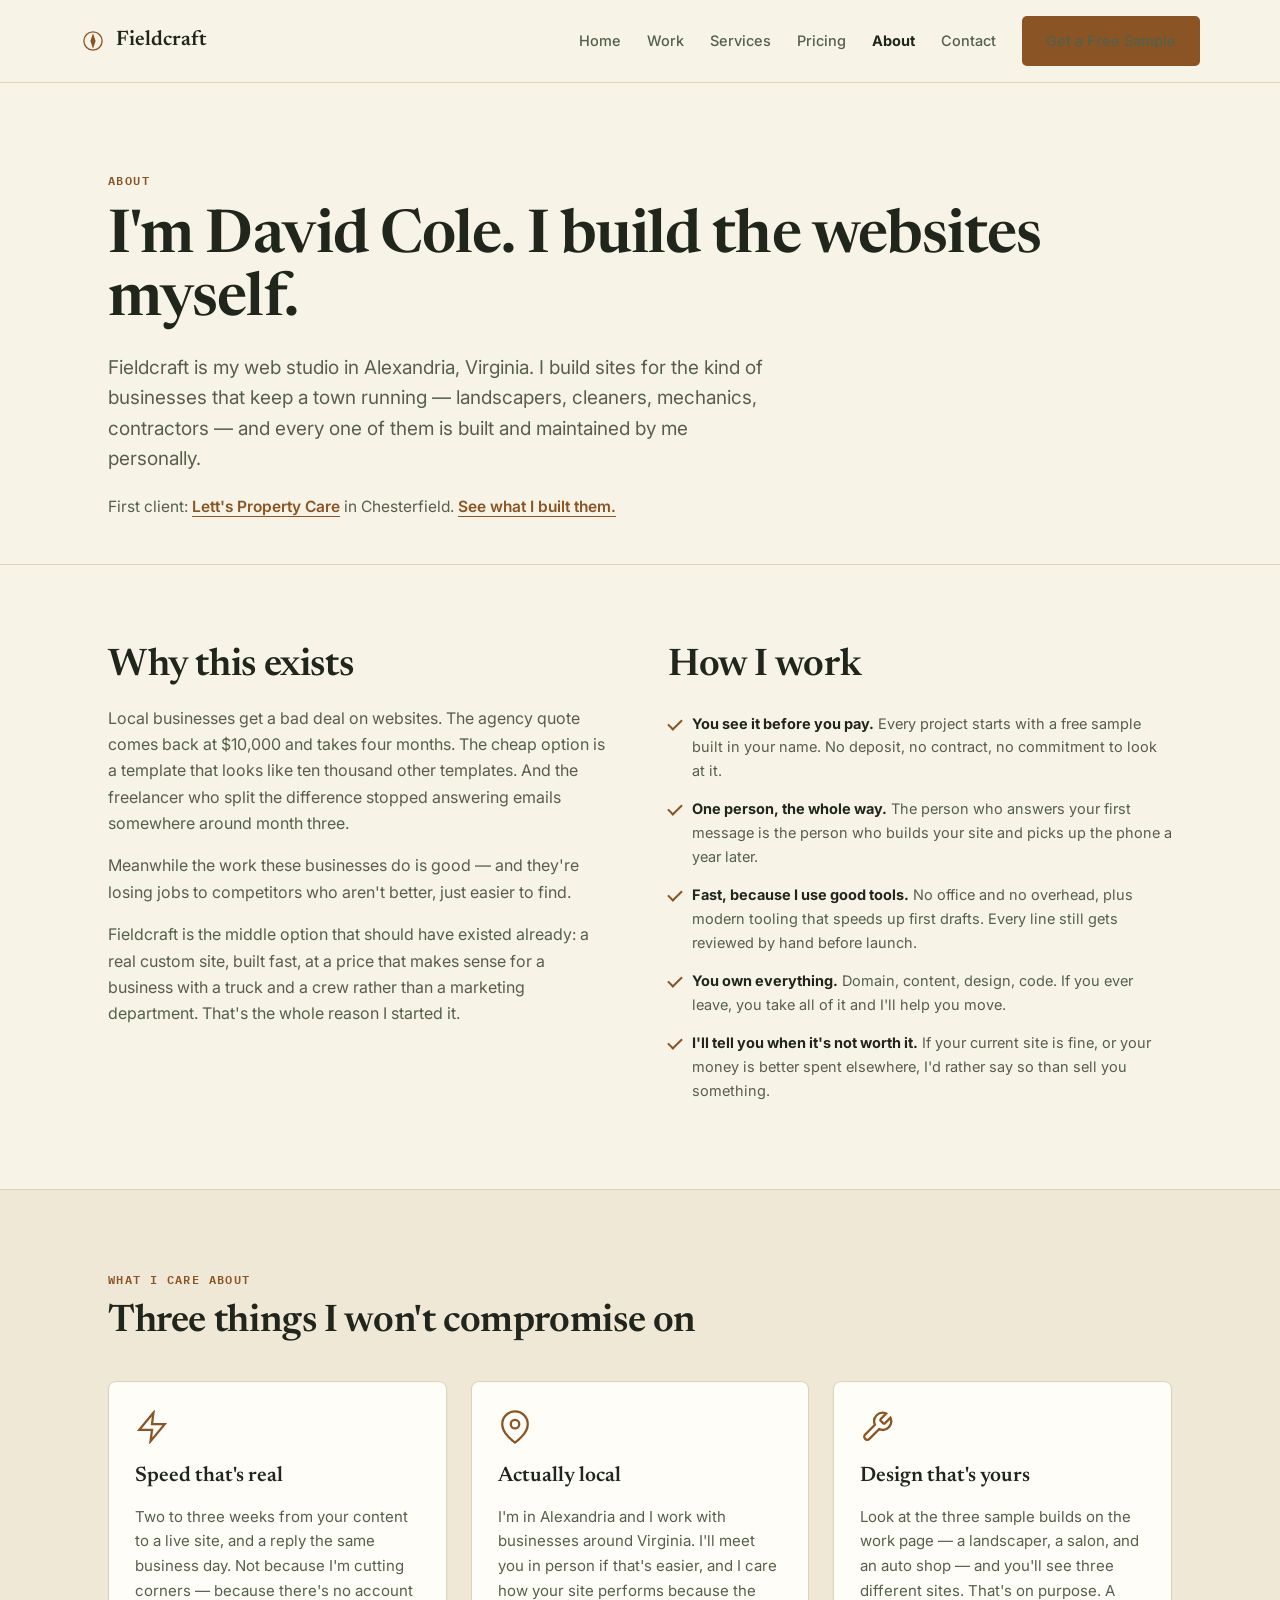
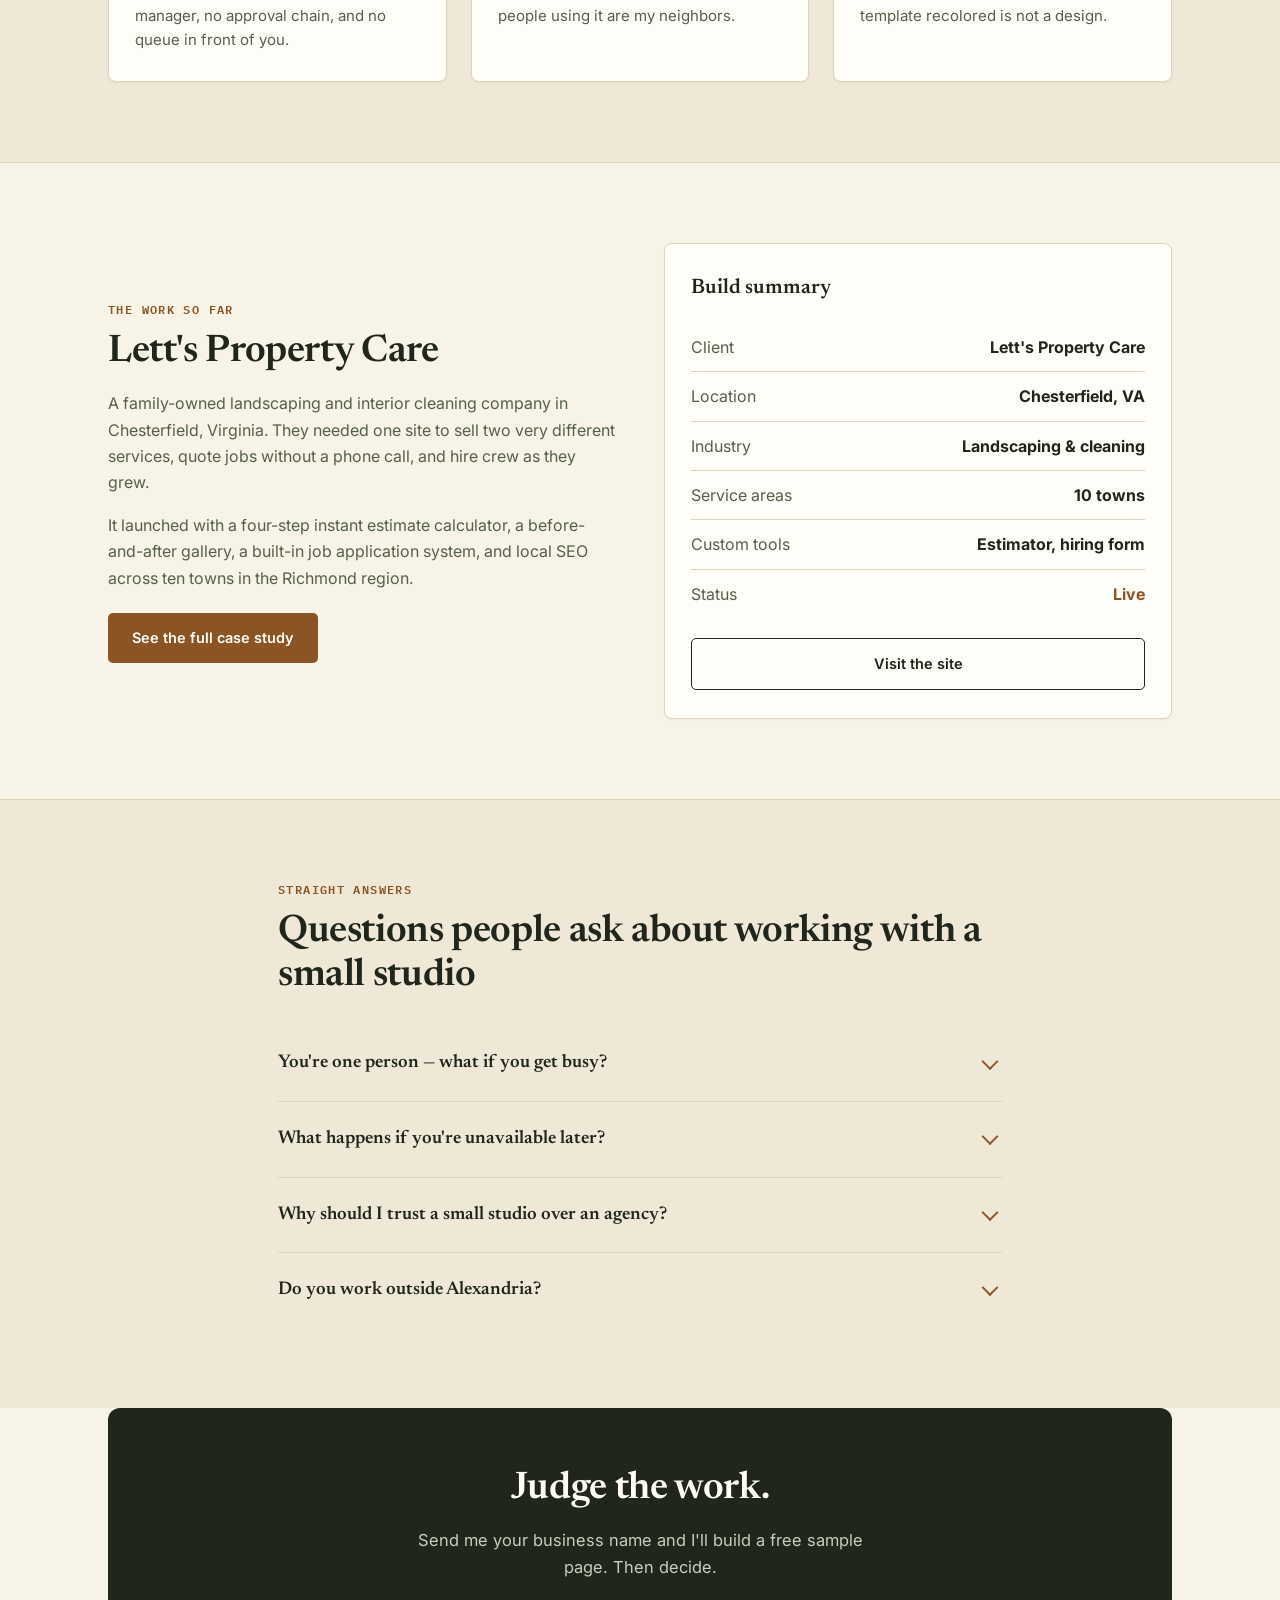
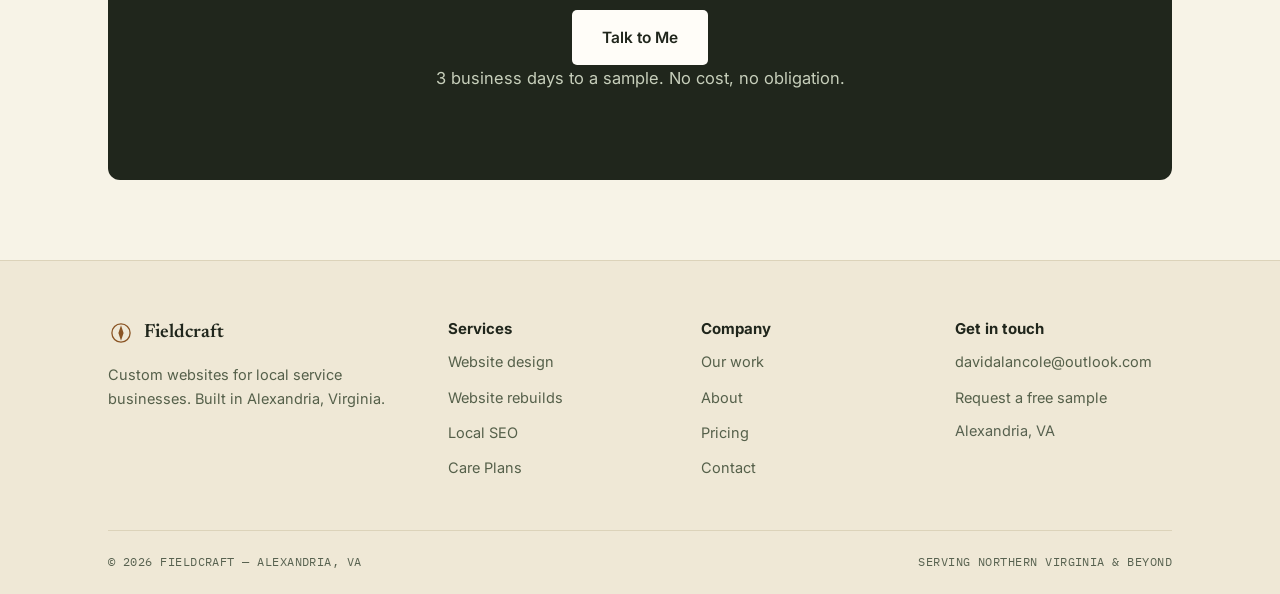
==== about.html @ 2607fb7c "Add files via upload" ====
<!DOCTYPE html>
<html lang="en">
<head>
<meta charset="UTF-8">
<meta name="viewport" content="width=device-width, initial-scale=1.0">
<title>About — Fieldcraft | Websites Built in Alexandria, VA</title>
<meta name="description" content="Fieldcraft is a one-person web studio in Alexandria, Virginia, building custom websites for local service businesses. One person, start to finish, who answers his own phone.">
<meta property="og:title" content="About — Fieldcraft">
<meta property="og:description" content="A one-person web studio in Alexandria, Virginia, building custom sites for local service businesses.">
<meta property="og:type" content="website">
<meta property="og:image" content="https://anchor-digital-tau.vercel.app/og-image.png">
<meta property="og:url" content="https://anchor-digital-tau.vercel.app/about.html">
<meta property="og:site_name" content="Fieldcraft">
<meta name="twitter:card" content="summary_large_image">
<link rel="canonical" href="https://anchor-digital-tau.vercel.app/about.html">

<link rel="icon" href="data:image/svg+xml,%3Csvg xmlns='http://www.w3.org/2000/svg' viewBox='0 0 40 40'%3E%3Crect width='40' height='40' fill='%2320261C'/%3E%3Ccircle cx='20' cy='20' r='14' fill='none' stroke='%23F7F3E7' stroke-width='2'/%3E%3Cpath d='M20 8 L24 20 L20 32 L16 20 Z' fill='%23A5672E'/%3E%3C/svg%3E">
<script>document.documentElement.className+=" js";</script>
<link rel="preconnect" href="https://fonts.googleapis.com">
<link href="https://fonts.googleapis.com/css2?family=Newsreader:ital,opsz,wght@0,6..72,500;0,6..72,600;1,6..72,500&family=Inter:wght@400;500;600;700&family=IBM+Plex+Mono:wght@400;500;600&display=swap" rel="stylesheet">
<link rel="stylesheet" href="css/styles.css">
</head>
<body>

<header class="site-header">
  <div class="wrap nav-row">
    <a href="index.html" class="brand">
      <svg viewBox="0 0 40 40" aria-hidden="true"><circle cx="20" cy="20" r="14" fill="none" stroke="currentColor" stroke-width="2"/><path d="M20 8 L24 20 L20 32 L16 20 Z" fill="currentColor"/></svg>
      Fieldcraft
    </a>
    <button class="nav-toggle" aria-label="Menu" aria-expanded="false" aria-controls="main-nav">
      <svg viewBox="0 0 24 24" fill="none" stroke="currentColor" stroke-width="2" aria-hidden="true"><line x1="3" y1="6" x2="21" y2="6"/><line x1="3" y1="12" x2="21" y2="12"/><line x1="3" y1="18" x2="21" y2="18"/></svg>
    </button>
    <nav class="main-nav" id="main-nav">
      <a href="index.html">Home</a>
      <a href="work.html">Work</a>
      <a href="services.html">Services</a>
      <a href="pricing.html">Pricing</a>
      <a href="about.html" class="current" aria-current="page">About</a>
      <a href="contact.html">Contact</a>
      <a href="contact.html" class="btn">Get a Free Sample</a>
    </nav>
  </div>
</header>

<a href="#main" class="skip-link">Skip to content</a>
<main id="main">

<section class="hero no-line" style="padding-bottom:44px;">
  <div class="wrap">
    <div class="eyebrow">About</div>
    <h1>I'm David Cole. I build the websites myself.</h1>
    <p class="lede" style="max-width:660px;margin-top:20px;">Fieldcraft is my web studio in Alexandria, Virginia. I build sites for the kind of businesses that keep a town running — landscapers, cleaners, mechanics, contractors — and every one of them is built and maintained by me personally.</p>
    <p style="margin-top:20px;font-size:15.5px;">First client: <a href="https://www.lettspropertycare.com/" target="_blank" rel="noopener" style="color:var(--accent);font-weight:600;border-bottom:1px solid var(--accent);">Lett's Property Care</a> in Chesterfield. <a href="work.html" style="color:var(--accent);font-weight:600;border-bottom:1px solid var(--accent);">See what I built them.</a></p>
  </div>
</section>

<section data-reveal>
  <div class="wrap">
    <div class="grid-2" style="gap:56px;align-items:start;">
      <div>
        <h2>Why this exists</h2>
        <p style="margin-bottom:16px;">Local businesses get a bad deal on websites. The agency quote comes back at $10,000 and takes four months. The cheap option is a template that looks like ten thousand other templates. And the freelancer who split the difference stopped answering emails somewhere around month three.</p>
        <p style="margin-bottom:16px;">Meanwhile the work these businesses do is good — and they're losing jobs to competitors who aren't better, just easier to find.</p>
        <p>Fieldcraft is the middle option that should have existed already: a real custom site, built fast, at a price that makes sense for a business with a truck and a crew rather than a marketing department. That's the whole reason I started it.</p>
      </div>
      <div>
        <h2>How I work</h2>
        <ul class="price-list" style="font-size:15.5px;margin-top:0;">
          <li><strong style="color:var(--ink);">You see it before you pay.</strong> Every project starts with a free sample built in your name. No deposit, no contract, no commitment to look at it.</li>
          <li><strong style="color:var(--ink);">One person, the whole way.</strong> The person who answers your first message is the person who builds your site and picks up the phone a year later.</li>
          <li><strong style="color:var(--ink);">Fast, because I use good tools.</strong> No office and no overhead, plus modern tooling that speeds up first drafts. Every line still gets reviewed by hand before launch.</li>
          <li><strong style="color:var(--ink);">You own everything.</strong> Domain, content, design, code. If you ever leave, you take all of it and I'll help you move.</li>
          <li><strong style="color:var(--ink);">I'll tell you when it's not worth it.</strong> If your current site is fine, or your money is better spent elsewhere, I'd rather say so than sell you something.</li>
        </ul>
      </div>
    </div>
  </div>
</section>

<!-- VALUES -->
<section class="alt" data-reveal>
  <div class="wrap">
    <div class="section-label">What I care about</div>
    <h2>Three things I won't compromise on</h2>
    <div class="grid-3" style="margin-top:36px;">
      <div class="card">
        <div class="card-icon"><svg viewBox="0 0 24 24" fill="none" stroke="currentColor" stroke-width="1.6"><path d="M13 2L3 14h9l-1 8 10-12h-9l1-8z"/></svg></div>
        <h3>Speed that's real</h3>
        <p>Two to three weeks from your content to a live site, and a reply the same business day. Not because I'm cutting corners — because there's no account manager, no approval chain, and no queue in front of you.</p>
      </div>
      <div class="card">
        <div class="card-icon"><svg viewBox="0 0 24 24" fill="none" stroke="currentColor" stroke-width="1.6"><path d="M21 10c0 7-9 13-9 13s-9-6-9-13a9 9 0 0 1 18 0z"/><circle cx="12" cy="10" r="3"/></svg></div>
        <h3>Actually local</h3>
        <p>I'm in Alexandria and I work with businesses around Virginia. I'll meet you in person if that's easier, and I care how your site performs because the people using it are my neighbors.</p>
      </div>
      <div class="card">
        <div class="card-icon"><svg viewBox="0 0 24 24" fill="none" stroke="currentColor" stroke-width="1.6"><path d="M14.7 6.3a1 1 0 0 0 0 1.4l1.6 1.6a1 1 0 0 0 1.4 0l3.77-3.77a6 6 0 0 1-7.94 7.94l-6.91 6.91a2.12 2.12 0 0 1-3-3l6.91-6.91a6 6 0 0 1 7.94-7.94l-3.76 3.76z"/></svg></div>
        <h3>Design that's yours</h3>
        <p>Look at the three sample builds on the work page — a landscaper, a salon, and an auto shop — and you'll see three different sites. That's on purpose. A template recolored is not a design.</p>
      </div>
    </div>
  </div>
</section>

<!-- THE WORK SO FAR -->
<section data-reveal>
  <div class="wrap">
    <div class="grid-2" style="gap:48px;align-items:center;">
      <div>
        <div class="section-label">The work so far</div>
        <h2>Lett's Property Care</h2>
        <p style="margin-bottom:16px;">A family-owned landscaping and interior cleaning company in Chesterfield, Virginia. They needed one site to sell two very different services, quote jobs without a phone call, and hire crew as they grew.</p>
        <p style="margin-bottom:22px;">It launched with a four-step instant estimate calculator, a before-and-after gallery, a built-in job application system, and local SEO across ten towns in the Richmond region.</p>
        <a href="work.html" class="btn">See the full case study</a>
      </div>
      <div class="card">
        <h3 style="margin-bottom:16px;">Build summary</h3>
        <ul style="list-style:none;">
          <li style="display:flex;justify-content:space-between;padding:11px 0;border-bottom:1px solid var(--line);"><span>Client</span><strong style="color:var(--ink);">Lett's Property Care</strong></li>
          <li style="display:flex;justify-content:space-between;padding:11px 0;border-bottom:1px solid var(--line);"><span>Location</span><strong style="color:var(--ink);">Chesterfield, VA</strong></li>
          <li style="display:flex;justify-content:space-between;padding:11px 0;border-bottom:1px solid var(--line);"><span>Industry</span><strong style="color:var(--ink);">Landscaping &amp; cleaning</strong></li>
          <li style="display:flex;justify-content:space-between;padding:11px 0;border-bottom:1px solid var(--line);"><span>Service areas</span><strong style="color:var(--ink);">10 towns</strong></li>
          <li style="display:flex;justify-content:space-between;padding:11px 0;border-bottom:1px solid var(--line);"><span>Custom tools</span><strong style="color:var(--ink);">Estimator, hiring form</strong></li>
          <li style="display:flex;justify-content:space-between;padding:11px 0;"><span>Status</span><strong style="color:var(--accent);">Live</strong></li>
        </ul>
        <a href="https://www.lettspropertycare.com/" target="_blank" rel="noopener" class="btn ghost" style="width:100%;text-align:center;margin-top:20px;">Visit the site</a>
      </div>
    </div>
  </div>
</section>

<!-- STRAIGHT ANSWERS -->
<section class="alt" data-reveal>
  <div class="wrap-narrow">
    <div class="section-label">Straight answers</div>
    <h2>Questions people ask about working with a small studio</h2>
    <div style="margin-top:28px;">
      <details class="faq-item">
        <summary class="faq-q">You're one person — what if you get busy?</summary>
        <div class="faq-a">I take on a limited number of builds at a time, on purpose. If I can't start when you need me, I'll tell you that on the first call and give you a real date rather than stringing you along. A late honest answer beats a missed deadline.</div>
      </details>
      <details class="faq-item">
        <summary class="faq-q">What happens if you're unavailable later?</summary>
        <div class="faq-a">You own your site outright, hosted on standard infrastructure any developer can pick up. There's no proprietary system holding your business hostage — if you ever needed to move to someone else, everything transfers cleanly.</div>
      </details>
      <details class="faq-item">
        <summary class="faq-q">Why should I trust a small studio over an agency?</summary>
        <div class="faq-a">Don't trust either on principle — look at the work. The Lett's site is live right now; click through it, use the estimate tool, and judge whether that's the standard you want. Then let me build you a free sample and compare that to anything else you've been quoted.</div>
      </details>
      <details class="faq-item">
        <summary class="faq-q">Do you work outside Alexandria?</summary>
        <div class="faq-a">Yes. The work is remote by nature, and Lett's is in Chesterfield, about two hours south. Being local is a bonus when it's convenient, not a requirement.</div>
      </details>
    </div>
  </div>
</section>

<section class="no-line" style="padding-top:0;" data-reveal>
  <div class="wrap">
    <div class="cta-band">
      <h2>Judge the work.</h2>
      <p>Send me your business name and I'll build a free sample page. Then decide.</p>
      <a href="contact.html" class="btn lg">Talk to Me</a>
      <p class="cta-sub">3 business days to a sample. No cost, no obligation.</p>
    </div>
  </div>
</section>

</main>

<footer>
  <div class="wrap">
    <div class="footer-main">
      <div class="footer-col footer-about">
        <div class="brand" style="font-size:19px;">
          <svg viewBox="0 0 40 40" aria-hidden="true"><circle cx="20" cy="20" r="14" fill="none" stroke="currentColor" stroke-width="2"/><path d="M20 8 L24 20 L20 32 L16 20 Z" fill="currentColor"/></svg>
          Fieldcraft
        </div>
        <p>Custom websites for local service businesses. Built in Alexandria, Virginia.</p>
      </div>
      <div class="footer-col">
        <h3 class="h4">Services</h3>
        <ul>
          <li><a href="services.html">Website design</a></li>
          <li><a href="services.html">Website rebuilds</a></li>
          <li><a href="services.html">Local SEO</a></li>
          <li><a href="services.html">Care Plans</a></li>
        </ul>
      </div>
      <div class="footer-col">
        <h3 class="h4">Company</h3>
        <ul>
          <li><a href="work.html">Our work</a></li>
          <li><a href="about.html">About</a></li>
          <li><a href="pricing.html">Pricing</a></li>
          <li><a href="contact.html">Contact</a></li>
        </ul>
      </div>
      <div class="footer-col">
        <h3 class="h4">Get in touch</h3>
        <ul>
          <li><a href="mailto:davidalancole@outlook.com">davidalancole@outlook.com</a></li>
          <li><a href="contact.html">Request a free sample</a></li>
          <li style="color:var(--ink-soft);font-size:14.5px;">Alexandria, VA</li>
        </ul>
      </div>
    </div>
    <div class="footer-bottom">
      <p>© 2026 FIELDCRAFT — ALEXANDRIA, VA</p>
      <p>SERVING NORTHERN VIRGINIA &amp; BEYOND</p>
    </div>
  </div>
</footer>

<script src="js/main.js"></script>
</body>
</html>
---- css/styles.css ----
/* ============================================
   FIELDCRAFT — Design System
   ============================================ */

:root{
  --ink:#20261C; --ink-dim:#55604A; --ink-soft:#586250;
  --paper:#F7F3E7; --paper-2:#EFE8D6; --cream-white:#FFFDF8;
  --line:#DCD3BA; --accent:#8A5424; --accent-dark:#6B3D19; --moss:#4B5C3D;
  --shadow-sm:0 1px 2px rgba(32,38,28,.06);
  --shadow-md:0 4px 16px rgba(32,38,28,.09);
  --shadow-lg:0 12px 32px rgba(32,38,28,.14);
  --r:8px;
}
*{margin:0;padding:0;box-sizing:border-box;}
html{scroll-behavior:smooth;}
@media (prefers-reduced-motion: reduce){html{scroll-behavior:auto;}}
body{background:var(--paper);color:var(--ink-dim);font-family:'Inter',sans-serif;line-height:1.65;-webkit-font-smoothing:antialiased;}
.wrap{max-width:1120px;margin:0 auto;padding:0 28px;}
.wrap-narrow{max-width:780px;margin:0 auto;padding:0 28px;}
a{color:inherit;text-decoration:none;}
:focus-visible{outline:2px solid var(--accent);outline-offset:3px;}
.mono{font-family:'IBM Plex Mono',monospace;}
img{max-width:100%;display:block;}
@media (prefers-reduced-motion: reduce){*{animation:none !important;transition:none !important;}}

/* Reveal-on-scroll. Scoped to .js so if JavaScript fails, content is visible. */
.js [data-reveal]{opacity:0;transform:translateY(16px);transition:opacity .55s ease, transform .55s ease;}
.js [data-reveal].is-visible{opacity:1;transform:translateY(0);}
@media (prefers-reduced-motion: reduce){.js [data-reveal]{opacity:1;transform:none;}}

/* ---------- TYPE ---------- */
h1{font-family:'Newsreader',serif;font-weight:600;font-size:clamp(38px,5.2vw,60px);line-height:1.05;color:var(--ink);letter-spacing:-.015em;}
h1 em{font-style:italic;color:var(--accent);}
h2{font-family:'Newsreader',serif;font-weight:600;font-size:clamp(28px,3.6vw,38px);line-height:1.15;color:var(--ink);margin-bottom:16px;letter-spacing:-.01em;}
h3{font-family:'Newsreader',serif;font-weight:600;font-size:21px;color:var(--ink);margin-bottom:8px;}
h4,.h4{font-family:'Inter',sans-serif;font-weight:700;font-size:15px;color:var(--ink);margin-bottom:6px;}
.skip-link{position:absolute;left:-9999px;top:0;background:var(--ink);color:var(--cream-white);padding:12px 20px;z-index:999;border-radius:0 0 5px 0;}
.skip-link:focus{left:0;}
p{font-size:16px;}
.lede{font-size:clamp(17px,2vw,19px);line-height:1.6;color:var(--ink-dim);}
.eyebrow{font-family:'IBM Plex Mono',monospace;font-size:12px;letter-spacing:.12em;text-transform:uppercase;color:var(--accent);margin-bottom:16px;font-weight:600;}
.section-label{font-family:'IBM Plex Mono',monospace;font-size:11.5px;letter-spacing:.12em;text-transform:uppercase;color:var(--accent);margin-bottom:12px;font-weight:600;}
.section-intro{max-width:620px;margin-bottom:44px;font-size:16.5px;}
.center{text-align:center;}
.center .section-intro{margin-left:auto;margin-right:auto;}

/* ---------- HEADER ---------- */
.site-header{position:sticky;top:0;z-index:50;background:rgba(247,243,231,.94);backdrop-filter:blur(10px);border-bottom:1px solid var(--line);}
.nav-row{display:flex;justify-content:space-between;align-items:center;padding:16px 0;position:relative;}
.brand{display:flex;align-items:center;gap:10px;font-family:'Newsreader',serif;font-weight:600;font-size:21px;color:var(--ink);}
.brand svg{width:26px;height:26px;color:var(--accent);flex-shrink:0;}
nav.main-nav{display:flex;align-items:center;gap:26px;}
nav.main-nav a{font-size:14.5px;font-weight:500;color:var(--ink-dim);transition:color .15s;}
nav.main-nav a.current{color:var(--ink);font-weight:700;}
nav.main-nav a:hover{color:var(--ink);}
.nav-toggle{display:none;background:none;border:1px solid var(--line);border-radius:5px;padding:8px 10px;cursor:pointer;line-height:0;}
.nav-toggle svg{width:20px;height:20px;color:var(--ink);}

/* ---------- BUTTONS ---------- */
.btn{
  background:var(--accent);color:var(--cream-white);padding:13px 24px;border-radius:5px;font-weight:600;
  font-size:14.5px;display:inline-block;border:none;cursor:pointer;transition:background .15s, transform .15s;
}
.btn:hover{background:var(--accent-dark);transform:translateY(-1px);}
.btn.ghost{background:transparent;border:1px solid var(--ink);color:var(--ink);}
.btn.ghost:hover{background:var(--ink);color:var(--paper);}
.btn.lg{padding:15px 30px;font-size:15.5px;}
.btn.on-dark{background:var(--cream-white);color:var(--ink);}
.btn.on-dark:hover{background:#fff;}

/* ---------- SECTIONS ---------- */
section{padding:80px 0;border-top:1px solid var(--line);}
section.tight{padding:56px 0;}
section.no-line{border-top:none;}
section.alt{background:var(--paper-2);}
section.dark{background:var(--ink);border-top:none;}
section.dark h2,section.dark h3{color:var(--cream-white);}
section.dark p,section.dark li{color:#C7CFBB;}
section.dark .section-label{color:#D7A96E;}

/* ---------- HERO ---------- */
.hero{padding:88px 0 64px;border-top:none;}
.hero-grid{display:grid;grid-template-columns:1.12fr .88fr;gap:56px;align-items:center;}
.hero .lede{margin:22px 0 0;max-width:490px;}
.hero-ctas{margin-top:34px;display:flex;gap:14px;flex-wrap:wrap;align-items:center;}
.hero-note{font-size:13.5px;color:var(--ink-soft);margin-top:14px;}
.hero-mark{justify-self:end;}
.hero-mark svg{width:100%;max-width:320px;color:var(--ink);}

/* ---------- STATS BAND ---------- */
.stats{display:grid;grid-template-columns:repeat(4,1fr);gap:0;border-top:1px solid var(--line);border-bottom:1px solid var(--line);}
.stat{padding:30px 24px;border-right:1px solid var(--line);}
.stat:last-child{border-right:none;}
.stat-num{font-family:'Newsreader',serif;font-weight:600;font-size:34px;color:var(--ink);line-height:1;}
.stat-label{font-family:'IBM Plex Mono',monospace;font-size:11.5px;letter-spacing:.06em;text-transform:uppercase;color:var(--ink-soft);margin-top:8px;}

/* ---------- CARD GRIDS ---------- */
.grid-2{display:grid;grid-template-columns:repeat(2,1fr);gap:24px;}
.grid-3{display:grid;grid-template-columns:repeat(3,1fr);gap:24px;}
.grid-4{display:grid;grid-template-columns:repeat(4,1fr);gap:20px;}

.card{background:var(--cream-white);border:1px solid var(--line);border-radius:var(--r);padding:28px 26px;box-shadow:var(--shadow-sm);}
.card h3{margin-bottom:10px;}
.card p{font-size:15px;}
.card-icon{width:34px;height:34px;color:var(--accent);margin-bottom:16px;}
.card-icon svg{width:100%;height:100%;}

/* problem cards (what's broken today) */
.problem-card{border-left:3px solid var(--accent);padding:4px 0 4px 20px;}
.problem-card h4{font-size:16px;font-family:'Newsreader',serif;font-weight:600;margin-bottom:6px;}
.problem-card p{font-size:15px;}

/* ---------- SERVICE DETAIL ROWS ---------- */
.service-row{display:grid;grid-template-columns:auto 1fr auto;gap:28px;align-items:start;padding:32px 0;border-bottom:1px solid var(--line);}
.service-row:last-child{border-bottom:none;}
.service-num{font-family:'IBM Plex Mono',monospace;font-size:13px;color:var(--accent);font-weight:600;padding-top:4px;}
.service-body h3{margin-bottom:8px;}
.service-body ul{list-style:none;margin-top:14px;display:grid;grid-template-columns:repeat(2,1fr);gap:8px 20px;}
.service-body li{font-size:14.5px;padding-left:20px;position:relative;}
.service-body li::before{content:"";position:absolute;left:0;top:9px;width:7px;height:7px;border-radius:50%;background:var(--accent);opacity:.55;}
.service-price{font-family:'IBM Plex Mono',monospace;font-size:14px;color:var(--ink);white-space:nowrap;padding-top:4px;font-weight:600;}

/* ---------- WORK CARDS ---------- */
.work-grid{display:grid;grid-template-columns:repeat(3,1fr);gap:24px;}
.work-grid.large{grid-template-columns:repeat(2,1fr);gap:28px;}
.work-card{
  position:relative;background:var(--cream-white);border:1px solid var(--line);border-radius:var(--r);
  overflow:hidden;box-shadow:var(--shadow-sm);transition:transform .18s ease, box-shadow .18s ease;
}
.work-card:hover{transform:translateY(-4px);box-shadow:var(--shadow-lg);}
.work-card-link{position:absolute;inset:0;z-index:2;}
.work-frame{position:relative;height:190px;overflow:hidden;background:#0c0c0c;border-bottom:1px solid var(--line);}
.work-grid.large .work-frame{height:280px;}
.work-frame iframe{position:absolute;top:0;left:0;width:1280px;height:1000px;border:none;transform:scale(.29);transform-origin:top left;pointer-events:none;}
.work-grid.large .work-frame iframe{transform:scale(.42);}
.work-tag{
  position:absolute;top:12px;left:12px;z-index:3;background:rgba(32,38,28,.86);color:var(--cream-white);
  font-family:'IBM Plex Mono',monospace;font-size:10px;letter-spacing:.06em;text-transform:uppercase;
  padding:4px 9px;border-radius:3px;
}
.work-tag.real{background:var(--accent);}
.work-info{padding:20px 22px 22px;}
.work-info .name{font-family:'Newsreader',serif;font-weight:600;font-size:18px;color:var(--ink);}
.work-info .type{font-family:'IBM Plex Mono',monospace;font-size:10.5px;color:var(--ink-soft);text-transform:uppercase;margin-top:5px;letter-spacing:.05em;}
.work-info p.blurb{font-size:14.5px;margin:12px 0 14px;}
.work-info .view-link{font-size:13px;font-weight:700;color:var(--accent);display:inline-flex;align-items:center;gap:5px;}
.see-all{margin-top:32px;display:inline-flex;align-items:center;gap:6px;font-weight:600;color:var(--ink);font-size:15px;border-bottom:1.5px solid var(--ink);padding-bottom:2px;}

/* ---------- PROCESS TIMELINE ---------- */
.timeline{position:relative;margin-top:12px;}
.timeline::before{content:"";position:absolute;left:19px;top:14px;bottom:14px;width:2px;background:var(--line);}
.tl-step{position:relative;padding:0 0 34px 62px;}
.tl-step:last-child{padding-bottom:0;}
.tl-dot{
  position:absolute;left:0;top:0;width:40px;height:40px;border-radius:50%;
  background:var(--cream-white);border:2px solid var(--accent);color:var(--accent);
  display:flex;align-items:center;justify-content:center;
  font-family:'IBM Plex Mono',monospace;font-weight:600;font-size:14px;z-index:1;
}
.tl-step h3{margin-bottom:6px;}
.tl-when{font-family:'IBM Plex Mono',monospace;font-size:11.5px;color:var(--ink-soft);text-transform:uppercase;letter-spacing:.05em;margin-bottom:8px;}

/* ---------- COMPARISON TABLE ---------- */
.compare{width:100%;border-collapse:collapse;font-size:15px;background:var(--cream-white);border:1px solid var(--line);border-radius:var(--r);overflow:hidden;}
.compare th{
  text-align:left;font-family:'IBM Plex Mono',monospace;font-size:11px;letter-spacing:.07em;text-transform:uppercase;
  color:var(--ink-soft);padding:16px 18px;border-bottom:2px solid var(--line);background:var(--paper-2);
}
.compare th.hi{color:var(--accent);}
.compare td{padding:15px 18px;border-bottom:1px solid var(--line);}
.compare tr:last-child td{border-bottom:none;}
.compare td:first-child{font-weight:600;color:var(--ink);}
.compare td.hi{background:rgba(138,84,36,.055);color:var(--ink);font-weight:600;}

/* ---------- GENERIC TABLE ---------- */
table.plain{width:100%;border-collapse:collapse;font-size:15px;}
table.plain th{text-align:left;font-family:'IBM Plex Mono',monospace;font-size:11px;letter-spacing:.07em;text-transform:uppercase;color:var(--ink-soft);padding:12px 12px;border-bottom:2px solid var(--line);}
table.plain td{padding:14px 12px;border-bottom:1px solid var(--line);}
table.plain tr:last-child td{border-bottom:none;}

/* ---------- PRICING ---------- */
.pricing-grid{display:grid;grid-template-columns:repeat(3,1fr);gap:24px;align-items:start;}
.price-card{background:var(--cream-white);border:1px solid var(--line);border-radius:var(--r);padding:32px 28px;box-shadow:var(--shadow-sm);}
.price-card.hi{border:2px solid var(--accent);position:relative;box-shadow:var(--shadow-md);}
.price-card.hi::before{
  content:"Most Popular";position:absolute;top:-12px;left:28px;background:var(--accent);color:var(--cream-white);
  font-family:'IBM Plex Mono',monospace;font-size:10px;letter-spacing:.07em;text-transform:uppercase;padding:5px 12px;border-radius:3px;
}
.price-tier{font-family:'IBM Plex Mono',monospace;font-size:11.5px;letter-spacing:.08em;text-transform:uppercase;color:var(--ink-soft);margin-bottom:12px;}
.price-amt{font-family:'Newsreader',serif;font-weight:600;font-size:32px;color:var(--ink);line-height:1.1;}
.price-care{font-family:'IBM Plex Mono',monospace;font-size:13.5px;color:var(--accent);margin-top:8px;}
.price-desc{font-size:14.5px;margin-top:14px;padding-bottom:18px;border-bottom:1px solid var(--line);}
.price-list{list-style:none;margin-top:18px;}
.price-list li{font-size:14.5px;padding:7px 0 7px 24px;position:relative;}
.price-list li::before{
  content:"";position:absolute;left:0;top:14px;width:12px;height:6px;
  border-left:2px solid var(--accent);border-bottom:2px solid var(--accent);transform:rotate(-45deg);
}
.price-card .btn{margin-top:24px;width:100%;text-align:center;}

/* ---------- FAQ ---------- */
.faq-item{border-bottom:1px solid var(--line);}
.faq-item:last-child{border-bottom:none;}
.faq-q{
  font-family:'Newsreader',serif;font-weight:600;color:var(--ink);font-size:18.5px;
  padding:22px 40px 22px 0;cursor:pointer;position:relative;list-style:none;
}
.faq-q::-webkit-details-marker{display:none;}
.faq-q::marker{content:'';}
.faq-q::after{
  content:"";position:absolute;right:6px;top:50%;width:10px;height:10px;
  border-right:2px solid var(--accent);border-bottom:2px solid var(--accent);
  transform:translateY(-70%) rotate(45deg);transition:transform .2s;
}
details[open] .faq-q::after{transform:translateY(-30%) rotate(-135deg);}
.faq-a{font-size:15.5px;padding:0 40px 24px 0;}

/* ---------- TESTIMONIAL ---------- */
.quote-card{background:var(--cream-white);border:1px solid var(--line);border-left:3px solid var(--accent);border-radius:var(--r);padding:28px 30px;box-shadow:var(--shadow-sm);}
.quote-card blockquote{font-family:'Newsreader',serif;font-size:19px;line-height:1.5;color:var(--ink);font-style:italic;}
.quote-attr{margin-top:16px;font-size:13.5px;color:var(--ink-soft);}
.quote-attr strong{color:var(--ink);display:block;font-size:14.5px;font-style:normal;}

/* ---------- CTA BAND ---------- */
.cta-band{background:var(--ink);border-radius:12px;padding:60px 48px;text-align:center;}
.cta-band h2{color:var(--cream-white);}
.cta-band p{color:#C7CFBB;max-width:480px;margin:0 auto 28px;font-size:16.5px;}
.cta-band .btn{background:var(--cream-white);color:var(--ink);}
.cta-band .btn:hover{background:#fff;}
.cta-sub{margin-top:16px;font-size:13.5px;color:#9BA791;}

/* ---------- CONTACT ---------- */
.contact-grid{display:grid;grid-template-columns:1.1fr .9fr;gap:44px;align-items:start;}
.contact-card{background:var(--cream-white);border:1px solid var(--line);border-radius:var(--r);padding:32px 30px;box-shadow:var(--shadow-sm);}
.field{margin-bottom:18px;}
.field label{display:block;font-size:13.5px;font-weight:600;color:var(--ink);margin-bottom:6px;}
.field input,.field textarea,.field select{
  width:100%;padding:12px 14px;border:1px solid var(--line);border-radius:5px;
  font-family:'Inter',sans-serif;font-size:15px;color:var(--ink);background:var(--paper);
}
.field textarea{min-height:120px;resize:vertical;}
.field input:focus,.field textarea:focus,.field select:focus{outline:2px solid var(--accent);outline-offset:1px;border-color:var(--accent);}
.contact-list{list-style:none;}
.contact-list li{padding:16px 0;border-bottom:1px solid var(--line);}
.contact-list li:last-child{border-bottom:none;}
.contact-list .l{font-family:'IBM Plex Mono',monospace;font-size:11px;letter-spacing:.07em;text-transform:uppercase;color:var(--ink-soft);margin-bottom:4px;}
.contact-list .v{font-family:'Newsreader',serif;font-weight:600;font-size:17px;color:var(--ink);}

/* ---------- SAMPLE BACK BAR ---------- */
.back-bar{position:sticky;top:0;z-index:60;background:#1A1A1A;color:#EAEAEA;font-family:'IBM Plex Mono',monospace;font-size:12.5px;}
.back-bar .wrap{display:flex;justify-content:space-between;align-items:center;padding:10px 28px;}
.back-bar a{color:#F2C879;font-weight:600;}
.back-bar a:hover{text-decoration:underline;}

/* ---------- FOOTER ---------- */
footer{border-top:1px solid var(--line);background:var(--paper-2);}
.footer-main{display:grid;grid-template-columns:1.4fr 1fr 1fr 1fr;gap:36px;padding:56px 0 40px;}
.footer-col h4{font-family:'IBM Plex Mono',monospace;font-size:11px;letter-spacing:.09em;text-transform:uppercase;color:var(--ink-soft);margin-bottom:14px;font-weight:600;}
.footer-col ul{list-style:none;}
.footer-col li{margin-bottom:9px;}
.footer-col a{font-size:14.5px;color:var(--ink-dim);}
.footer-col a:hover{color:var(--ink);}
.footer-about p{font-size:14.5px;margin-top:14px;max-width:280px;}
.footer-bottom{border-top:1px solid var(--line);padding:22px 0;display:flex;justify-content:space-between;flex-wrap:wrap;gap:12px;}
.footer-bottom p{font-family:'IBM Plex Mono',monospace;font-size:11.5px;color:var(--ink-soft);letter-spacing:.04em;}

/* ---------- RESPONSIVE ---------- */
@media(max-width:960px){
  .grid-4{grid-template-columns:repeat(2,1fr);}
  .work-grid{grid-template-columns:repeat(2,1fr);}
  .footer-main{grid-template-columns:1fr 1fr;gap:32px;}
}

@media(max-width:840px){
  .hero{padding:56px 0 48px;}
  .hero-grid{grid-template-columns:1fr;gap:32px;}
  .hero-mark{display:none;}
  section{padding:56px 0;}
  .grid-2,.grid-3,.grid-4,.pricing-grid,.contact-grid,.work-grid,.work-grid.large{grid-template-columns:1fr;}
  .stats{grid-template-columns:1fr 1fr;}
  .stat{border-bottom:1px solid var(--line);}
  .stat:nth-child(2n){border-right:none;}
  .service-row{grid-template-columns:1fr;gap:12px;}
  .service-body ul{grid-template-columns:1fr;}
  .service-price{padding-top:0;}
  .work-frame,.work-grid.large .work-frame,.work-card .work-frame{height:200px !important;}
  .work-frame iframe,.work-grid.large .work-frame iframe,.work-card .work-frame iframe{
    transform:scale(.28) !important;width:1280px !important;height:1500px !important;
  }
  .cta-band{padding:44px 26px;}
  .table-scroll{overflow-x:auto;-webkit-overflow-scrolling:touch;}
  .compare{min-width:640px;}
  .footer-main{grid-template-columns:1fr;gap:28px;padding:40px 0 32px;}

  .nav-toggle{display:block;}
  nav.main-nav{
    position:absolute;top:100%;left:0;right:0;
    flex-direction:column;align-items:stretch;gap:0;
    background:var(--paper);border-bottom:1px solid var(--line);
    padding:8px 28px 20px;display:none;box-shadow:var(--shadow-md);
  }
  nav.main-nav.is-open{display:flex;}
  nav.main-nav a{padding:14px 0;border-bottom:1px solid var(--line);font-size:16px;}
  nav.main-nav a:last-child{border-bottom:none;}
  nav.main-nav a.btn{margin-top:14px;text-align:center;border-bottom:none;}
}

@media(max-width:520px){
  .stats{grid-template-columns:1fr;}
  .stat{border-right:none;}
  .tl-step{padding-left:52px;}
}

/* ---------- SITE PREVIEW (browser frame) ---------- */
.site-preview{
  border:1px solid var(--line);border-radius:10px;overflow:hidden;
  box-shadow:var(--shadow-lg);background:var(--cream-white);
}
.browser-bar{
  display:flex;align-items:center;gap:7px;padding:11px 16px;
  background:var(--paper-2);border-bottom:1px solid var(--line);
}
.browser-bar .dot{width:11px;height:11px;border-radius:50%;background:var(--line);flex-shrink:0;}
.url-pill{
  margin-left:12px;flex:1;max-width:340px;background:var(--paper);border:1px solid var(--line);
  border-radius:20px;padding:5px 14px;font-family:'IBM Plex Mono',monospace;font-size:12px;color:var(--ink-soft);
}
.preview-body{display:block;position:relative;background:#1a1a1a;min-height:300px;}
.preview-body.tall{min-height:380px;}
.preview-body img{width:100%;height:auto;display:block;}
.preview-body.no-img img{display:none;}
.preview-fallback{
  display:none;padding:64px 40px;text-align:center;
  background:linear-gradient(160deg,#243021 0%,#141a12 100%);
}
.preview-body.no-img .preview-fallback{display:block;}
.pf-eyebrow{font-family:'IBM Plex Mono',monospace;font-size:11.5px;letter-spacing:.14em;text-transform:uppercase;color:#C9D0BE;margin-bottom:18px;}
.pf-head{font-family:'Newsreader',serif;font-weight:600;font-size:clamp(30px,4.4vw,46px);line-height:1.1;color:#E8622C;}
.pf-head span{color:#FFFDF8;}
.pf-cta{
  display:inline-block;margin-top:26px;background:#E8622C;color:#141a12;
  font-weight:700;font-size:14px;padding:12px 24px;border-radius:5px;
}
.site-preview:hover .pf-cta{background:#ff7238;}
@media(max-width:840px){
  .preview-fallback{padding:44px 22px;}
  .url-pill{font-size:11px;}
}
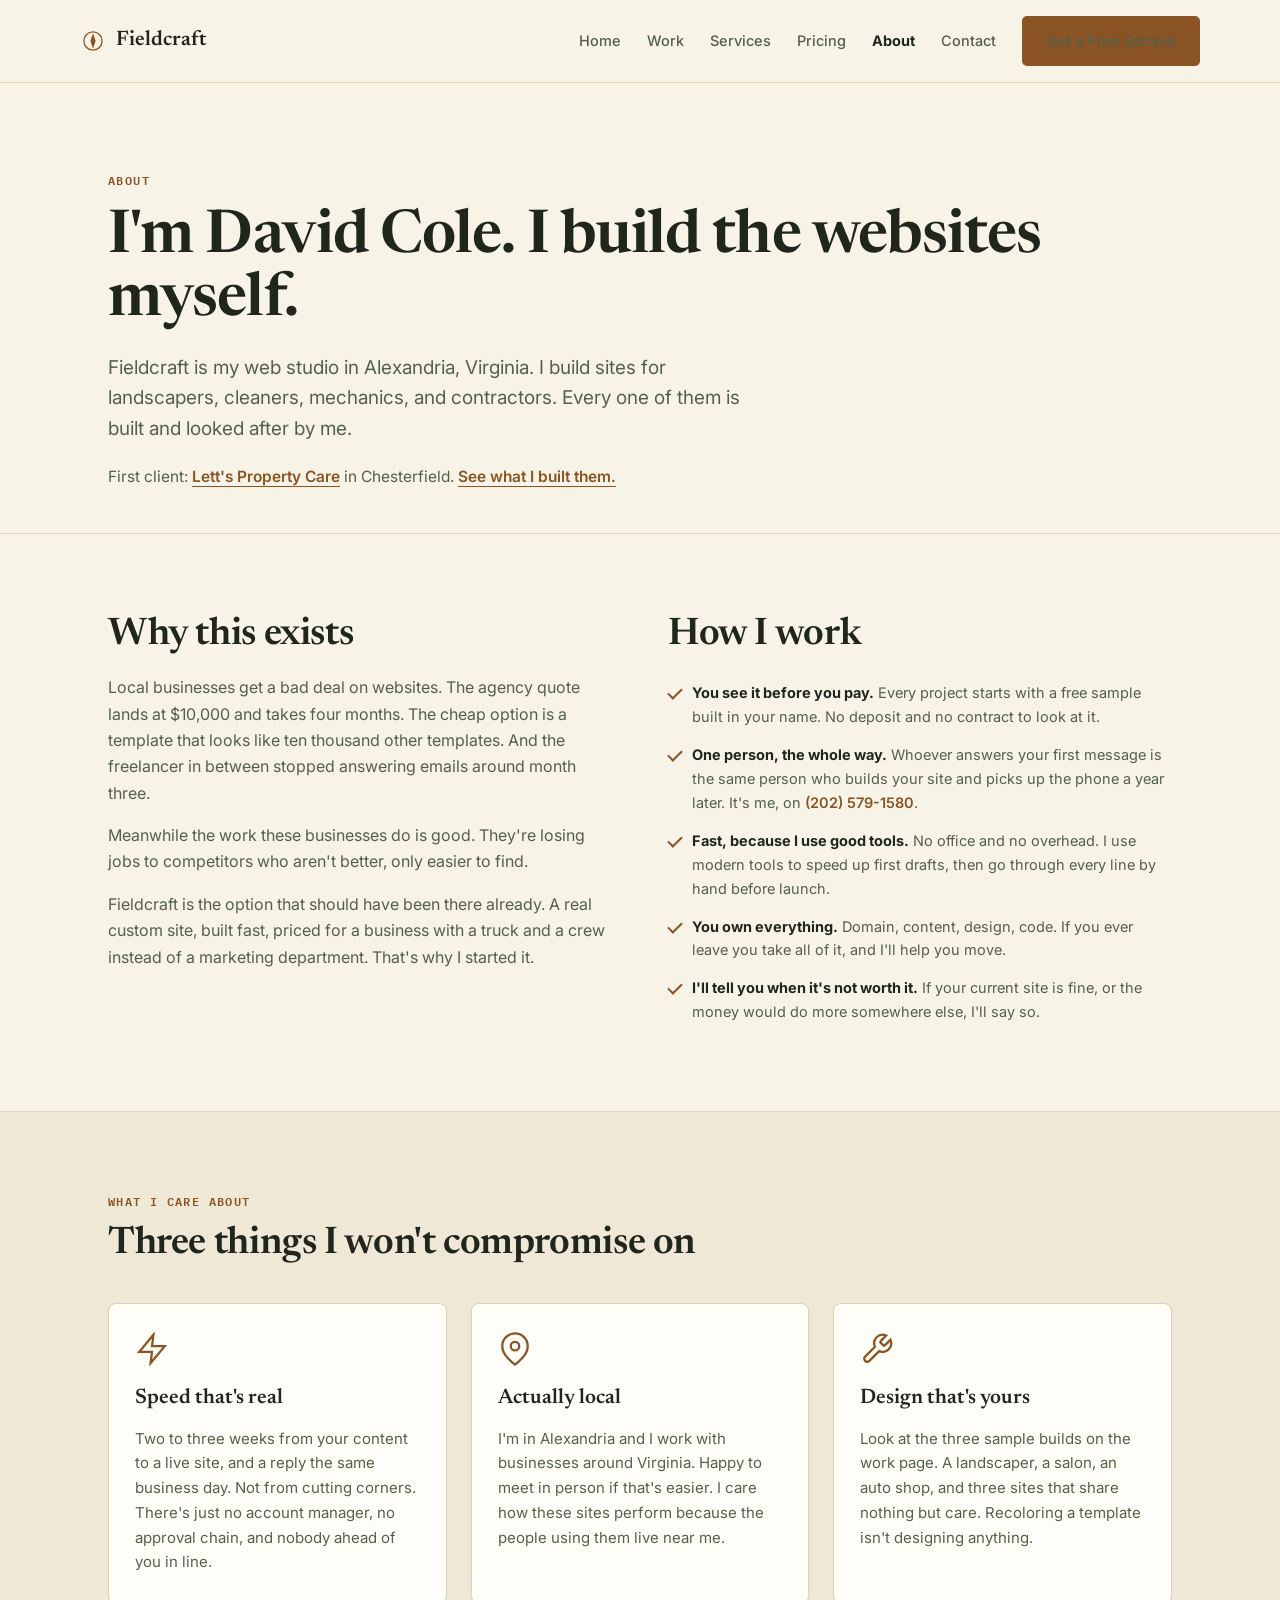
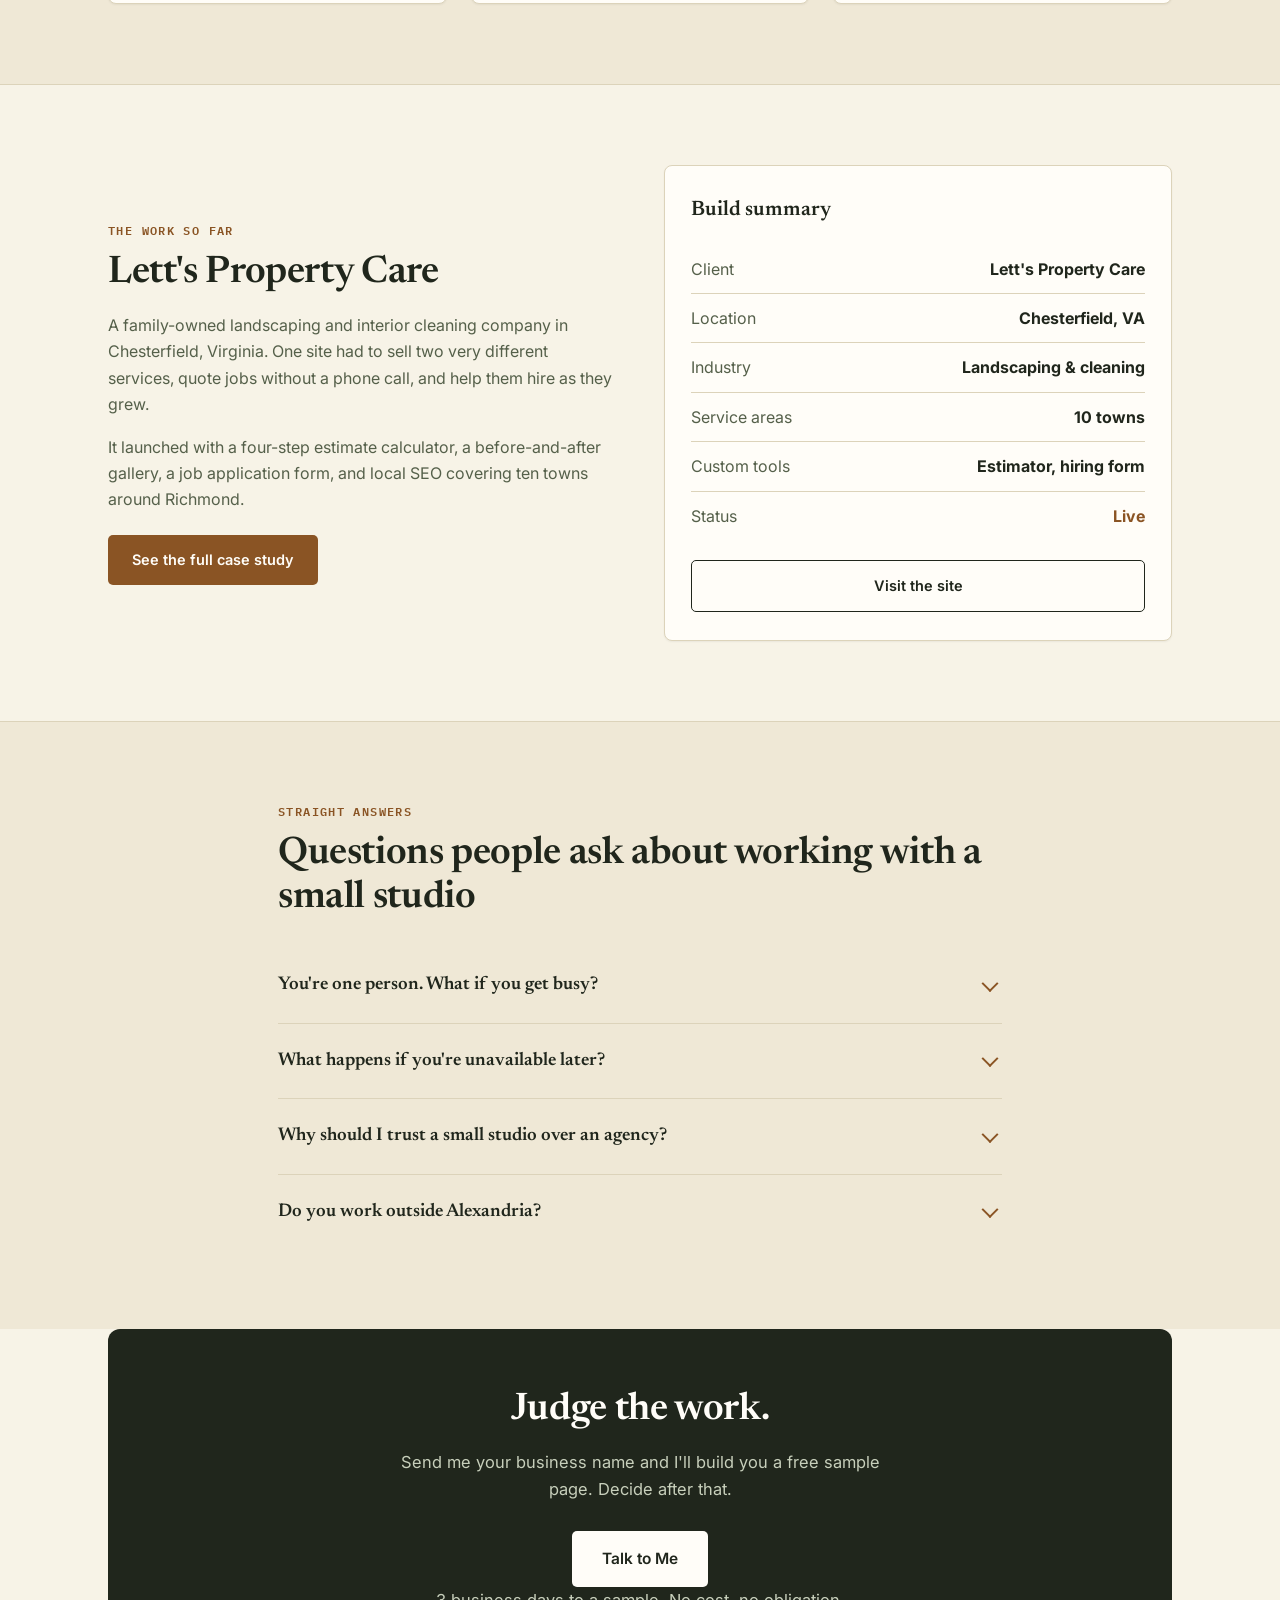
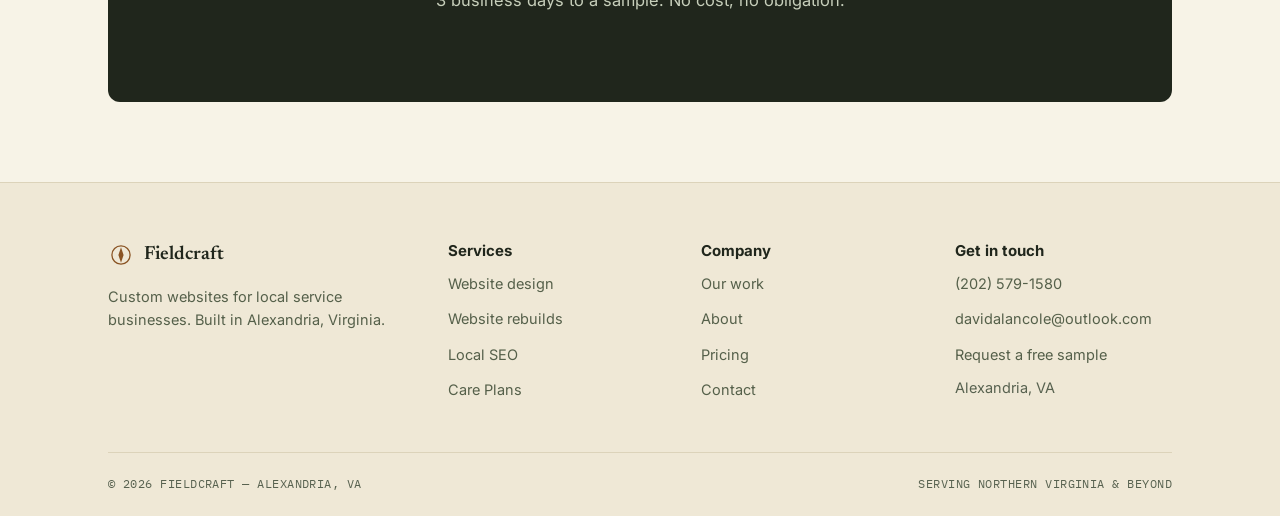
==== commit a4b68fef: "Add files via upload" ====
--- a/about.html
+++ b/about.html
@@ -50,7 +50,7 @@
   <div class="wrap">
     <div class="eyebrow">About</div>
     <h1>I'm David Cole. I build the websites myself.</h1>
-    <p class="lede" style="max-width:660px;margin-top:20px;">Fieldcraft is my web studio in Alexandria, Virginia. I build sites for the kind of businesses that keep a town running — landscapers, cleaners, mechanics, contractors — and every one of them is built and maintained by me personally.</p>
+    <p class="lede" style="max-width:660px;margin-top:20px;">Fieldcraft is my web studio in Alexandria, Virginia. I build sites for landscapers, cleaners, mechanics, and contractors. Every one of them is built and looked after by me.</p>
     <p style="margin-top:20px;font-size:15.5px;">First client: <a href="https://www.lettspropertycare.com/" target="_blank" rel="noopener" style="color:var(--accent);font-weight:600;border-bottom:1px solid var(--accent);">Lett's Property Care</a> in Chesterfield. <a href="work.html" style="color:var(--accent);font-weight:600;border-bottom:1px solid var(--accent);">See what I built them.</a></p>
   </div>
 </section>
@@ -60,18 +60,18 @@
     <div class="grid-2" style="gap:56px;align-items:start;">
       <div>
         <h2>Why this exists</h2>
-        <p style="margin-bottom:16px;">Local businesses get a bad deal on websites. The agency quote comes back at $10,000 and takes four months. The cheap option is a template that looks like ten thousand other templates. And the freelancer who split the difference stopped answering emails somewhere around month three.</p>
-        <p style="margin-bottom:16px;">Meanwhile the work these businesses do is good — and they're losing jobs to competitors who aren't better, just easier to find.</p>
-        <p>Fieldcraft is the middle option that should have existed already: a real custom site, built fast, at a price that makes sense for a business with a truck and a crew rather than a marketing department. That's the whole reason I started it.</p>
+        <p style="margin-bottom:16px;">Local businesses get a bad deal on websites. The agency quote lands at $10,000 and takes four months. The cheap option is a template that looks like ten thousand other templates. And the freelancer in between stopped answering emails around month three.</p>
+        <p style="margin-bottom:16px;">Meanwhile the work these businesses do is good. They're losing jobs to competitors who aren't better, only easier to find.</p>
+        <p>Fieldcraft is the option that should have been there already. A real custom site, built fast, priced for a business with a truck and a crew instead of a marketing department. That's why I started it.</p>
       </div>
       <div>
         <h2>How I work</h2>
         <ul class="price-list" style="font-size:15.5px;margin-top:0;">
-          <li><strong style="color:var(--ink);">You see it before you pay.</strong> Every project starts with a free sample built in your name. No deposit, no contract, no commitment to look at it.</li>
-          <li><strong style="color:var(--ink);">One person, the whole way.</strong> The person who answers your first message is the person who builds your site and picks up the phone a year later.</li>
-          <li><strong style="color:var(--ink);">Fast, because I use good tools.</strong> No office and no overhead, plus modern tooling that speeds up first drafts. Every line still gets reviewed by hand before launch.</li>
-          <li><strong style="color:var(--ink);">You own everything.</strong> Domain, content, design, code. If you ever leave, you take all of it and I'll help you move.</li>
-          <li><strong style="color:var(--ink);">I'll tell you when it's not worth it.</strong> If your current site is fine, or your money is better spent elsewhere, I'd rather say so than sell you something.</li>
+          <li><strong style="color:var(--ink);">You see it before you pay.</strong> Every project starts with a free sample built in your name. No deposit and no contract to look at it.</li>
+          <li><strong style="color:var(--ink);">One person, the whole way.</strong> Whoever answers your first message is the same person who builds your site and picks up the phone a year later. It's me, on <a href="tel:+12025791580" style="color:var(--accent);font-weight:600;">(202) 579-1580</a>.</li>
+          <li><strong style="color:var(--ink);">Fast, because I use good tools.</strong> No office and no overhead. I use modern tools to speed up first drafts, then go through every line by hand before launch.</li>
+          <li><strong style="color:var(--ink);">You own everything.</strong> Domain, content, design, code. If you ever leave you take all of it, and I'll help you move.</li>
+          <li><strong style="color:var(--ink);">I'll tell you when it's not worth it.</strong> If your current site is fine, or the money would do more somewhere else, I'll say so.</li>
         </ul>
       </div>
     </div>
@@ -87,17 +87,17 @@
       <div class="card">
         <div class="card-icon"><svg viewBox="0 0 24 24" fill="none" stroke="currentColor" stroke-width="1.6"><path d="M13 2L3 14h9l-1 8 10-12h-9l1-8z"/></svg></div>
         <h3>Speed that's real</h3>
-        <p>Two to three weeks from your content to a live site, and a reply the same business day. Not because I'm cutting corners — because there's no account manager, no approval chain, and no queue in front of you.</p>
+        <p>Two to three weeks from your content to a live site, and a reply the same business day. Not from cutting corners. There's just no account manager, no approval chain, and nobody ahead of you in line.</p>
       </div>
       <div class="card">
         <div class="card-icon"><svg viewBox="0 0 24 24" fill="none" stroke="currentColor" stroke-width="1.6"><path d="M21 10c0 7-9 13-9 13s-9-6-9-13a9 9 0 0 1 18 0z"/><circle cx="12" cy="10" r="3"/></svg></div>
         <h3>Actually local</h3>
-        <p>I'm in Alexandria and I work with businesses around Virginia. I'll meet you in person if that's easier, and I care how your site performs because the people using it are my neighbors.</p>
+        <p>I'm in Alexandria and I work with businesses around Virginia. Happy to meet in person if that's easier. I care how these sites perform because the people using them live near me.</p>
       </div>
       <div class="card">
         <div class="card-icon"><svg viewBox="0 0 24 24" fill="none" stroke="currentColor" stroke-width="1.6"><path d="M14.7 6.3a1 1 0 0 0 0 1.4l1.6 1.6a1 1 0 0 0 1.4 0l3.77-3.77a6 6 0 0 1-7.94 7.94l-6.91 6.91a2.12 2.12 0 0 1-3-3l6.91-6.91a6 6 0 0 1 7.94-7.94l-3.76 3.76z"/></svg></div>
         <h3>Design that's yours</h3>
-        <p>Look at the three sample builds on the work page — a landscaper, a salon, and an auto shop — and you'll see three different sites. That's on purpose. A template recolored is not a design.</p>
+        <p>Look at the three sample builds on the work page. A landscaper, a salon, an auto shop, and three sites that share nothing but care. Recoloring a template isn't designing anything.</p>
       </div>
     </div>
   </div>
@@ -110,8 +110,8 @@
       <div>
         <div class="section-label">The work so far</div>
         <h2>Lett's Property Care</h2>
-        <p style="margin-bottom:16px;">A family-owned landscaping and interior cleaning company in Chesterfield, Virginia. They needed one site to sell two very different services, quote jobs without a phone call, and hire crew as they grew.</p>
-        <p style="margin-bottom:22px;">It launched with a four-step instant estimate calculator, a before-and-after gallery, a built-in job application system, and local SEO across ten towns in the Richmond region.</p>
+        <p style="margin-bottom:16px;">A family-owned landscaping and interior cleaning company in Chesterfield, Virginia. One site had to sell two very different services, quote jobs without a phone call, and help them hire as they grew.</p>
+        <p style="margin-bottom:22px;">It launched with a four-step estimate calculator, a before-and-after gallery, a job application form, and local SEO covering ten towns around Richmond.</p>
         <a href="work.html" class="btn">See the full case study</a>
       </div>
       <div class="card">
@@ -137,20 +137,20 @@
     <h2>Questions people ask about working with a small studio</h2>
     <div style="margin-top:28px;">
       <details class="faq-item">
-        <summary class="faq-q">You're one person — what if you get busy?</summary>
-        <div class="faq-a">I take on a limited number of builds at a time, on purpose. If I can't start when you need me, I'll tell you that on the first call and give you a real date rather than stringing you along. A late honest answer beats a missed deadline.</div>
+        <summary class="faq-q">You're one person. What if you get busy?</summary>
+        <div class="faq-a">I keep the number of builds low on purpose. If I can't start when you need me, you'll hear that on the first call along with a real date. I'd rather give you a date you don't love than miss one you do.</div>
       </details>
       <details class="faq-item">
         <summary class="faq-q">What happens if you're unavailable later?</summary>
-        <div class="faq-a">You own your site outright, hosted on standard infrastructure any developer can pick up. There's no proprietary system holding your business hostage — if you ever needed to move to someone else, everything transfers cleanly.</div>
+        <div class="faq-a">You own your site outright and it runs on standard infrastructure any developer can pick up. Nothing proprietary, nothing locked. If you ever needed to hand it to someone else, it transfers cleanly.</div>
       </details>
       <details class="faq-item">
         <summary class="faq-q">Why should I trust a small studio over an agency?</summary>
-        <div class="faq-a">Don't trust either on principle — look at the work. The Lett's site is live right now; click through it, use the estimate tool, and judge whether that's the standard you want. Then let me build you a free sample and compare that to anything else you've been quoted.</div>
+        <div class="faq-a">Don't trust either on principle. Look at the work. The Lett's site is live right now, so click through it and try the estimate tool. Then let me build you a free sample and compare it to whatever else you've been quoted.</div>
       </details>
       <details class="faq-item">
         <summary class="faq-q">Do you work outside Alexandria?</summary>
-        <div class="faq-a">Yes. The work is remote by nature, and Lett's is in Chesterfield, about two hours south. Being local is a bonus when it's convenient, not a requirement.</div>
+        <div class="faq-a">Yes. The work is remote anyway, and Lett's is in Chesterfield, about two hours south of me. Being local is a bonus when it helps, not a requirement.</div>
       </details>
     </div>
   </div>
@@ -160,7 +160,7 @@
   <div class="wrap">
     <div class="cta-band">
       <h2>Judge the work.</h2>
-      <p>Send me your business name and I'll build a free sample page. Then decide.</p>
+      <p>Send me your business name and I'll build you a free sample page. Decide after that.</p>
       <a href="contact.html" class="btn lg">Talk to Me</a>
       <p class="cta-sub">3 business days to a sample. No cost, no obligation.</p>
     </div>
@@ -200,6 +200,7 @@
       <div class="footer-col">
         <h3 class="h4">Get in touch</h3>
         <ul>
+          <li><a href="tel:+12025791580">(202) 579-1580</a></li>
           <li><a href="mailto:davidalancole@outlook.com">davidalancole@outlook.com</a></li>
           <li><a href="contact.html">Request a free sample</a></li>
           <li style="color:var(--ink-soft);font-size:14.5px;">Alexandria, VA</li>
